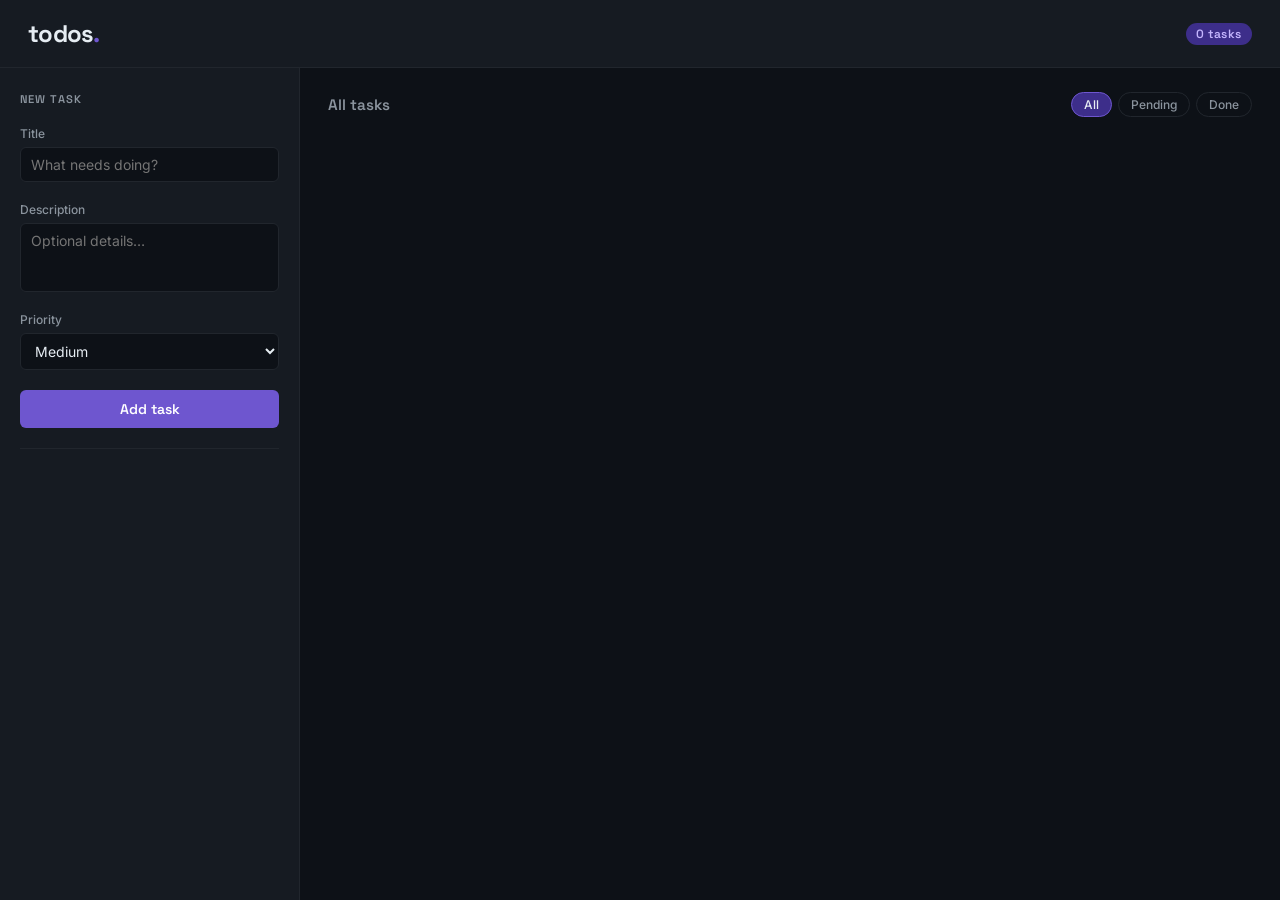
==== static/index.html @ e9d1fa3e "more changes to the UI and the backend" ====
<!DOCTYPE html>
<html lang="en">
<head>
  <meta charset="UTF-8" />
  <meta name="viewport" content="width=device-width, initial-scale=1.0" />
  <title>todos.</title>
  <link rel="preconnect" href="https://fonts.googleapis.com" />
  <link href="https://fonts.googleapis.com/css2?family=Space+Grotesk:wght@400;500;600;700&family=Inter:wght@400;500&display=swap" rel="stylesheet" />
  <style>
    *, *::before, *::after { box-sizing: border-box; margin: 0; padding: 0; }

    :root {
      --bg:        #0D1117;
      --surface:   #161B22;
      --border:    #21262D;
      --indigo:    #6E56CF;
      --indigo-dim:#3D2E8A;
      --emerald:   #2EA043;
      --amber:     #D29922;
      --rose:      #DA3633;
      --text:      #E6EDF3;
      --muted:     #8B949E;
      --low:       #2EA043;
      --medium:    #D29922;
      --high:      #DA3633;
    }

    body {
      font-family: 'Inter', sans-serif;
      background: var(--bg);
      color: var(--text);
      min-height: 100vh;
      display: flex;
      flex-direction: column;
    }

    /* ── Header ── */
    header {
      display: flex;
      align-items: center;
      gap: 12px;
      padding: 18px 28px;
      border-bottom: 1px solid var(--border);
      background: var(--surface);
    }

    header h1 {
      font-family: 'Space Grotesk', sans-serif;
      font-size: 1.5rem;
      font-weight: 700;
      letter-spacing: -0.03em;
      color: var(--text);
    }

    header h1 span { color: var(--indigo); }

    #count-badge {
      margin-left: auto;
      font-family: 'Space Grotesk', sans-serif;
      font-size: 0.75rem;
      font-weight: 600;
      background: var(--indigo-dim);
      color: #c4b5fd;
      padding: 3px 10px;
      border-radius: 20px;
      letter-spacing: 0.05em;
    }

    /* ── Layout ── */
    .layout {
      display: flex;
      flex: 1;
      overflow: hidden;
    }

    /* ── Sidebar (form) ── */
    aside {
      width: 300px;
      flex-shrink: 0;
      padding: 24px 20px;
      border-right: 1px solid var(--border);
      background: var(--surface);
      display: flex;
      flex-direction: column;
      gap: 20px;
      overflow-y: auto;
    }

    .sidebar-label {
      font-family: 'Space Grotesk', sans-serif;
      font-size: 0.7rem;
      font-weight: 600;
      letter-spacing: 0.1em;
      color: var(--muted);
      text-transform: uppercase;
    }

    .field { display: flex; flex-direction: column; gap: 6px; }

    .field label {
      font-size: 0.75rem;
      font-weight: 500;
      color: var(--muted);
    }

    .field input,
    .field textarea,
    .field select {
      background: var(--bg);
      border: 1px solid var(--border);
      border-radius: 6px;
      color: var(--text);
      font-family: 'Inter', sans-serif;
      font-size: 0.875rem;
      padding: 8px 10px;
      outline: none;
      transition: border-color 0.15s;
      resize: none;
    }

    .field input:focus,
    .field textarea:focus,
    .field select:focus {
      border-color: var(--indigo);
    }

    .field select option { background: var(--surface); }

    #btn-add {
      width: 100%;
      padding: 10px;
      background: var(--indigo);
      color: #fff;
      border: none;
      border-radius: 6px;
      font-family: 'Space Grotesk', sans-serif;
      font-size: 0.875rem;
      font-weight: 600;
      cursor: pointer;
      transition: background 0.15s, transform 0.1s;
    }

    #btn-add:hover { background: #7c68d4; }
    #btn-add:active { transform: scale(0.98); }

    .divider {
      border: none;
      border-top: 1px solid var(--border);
    }

    /* Edit panel inside sidebar */
    #edit-panel {
      display: none;
      flex-direction: column;
      gap: 14px;
    }

    #edit-panel.open { display: flex; }

    .edit-header {
      display: flex;
      align-items: center;
      justify-content: space-between;
    }

    #btn-cancel-edit {
      background: none;
      border: none;
      color: var(--muted);
      cursor: pointer;
      font-size: 1rem;
      line-height: 1;
      padding: 2px 4px;
      border-radius: 4px;
      transition: color 0.15s;
    }

    #btn-cancel-edit:hover { color: var(--text); }

    #btn-save-edit {
      width: 100%;
      padding: 10px;
      background: var(--emerald);
      color: #fff;
      border: none;
      border-radius: 6px;
      font-family: 'Space Grotesk', sans-serif;
      font-size: 0.875rem;
      font-weight: 600;
      cursor: pointer;
      transition: background 0.15s;
    }

    #btn-save-edit:hover { background: #3aaa50; }

    /* ── Main task list ── */
    main {
      flex: 1;
      padding: 24px 28px;
      overflow-y: auto;
      display: flex;
      flex-direction: column;
      gap: 16px;
    }

    .list-header {
      display: flex;
      align-items: center;
      gap: 12px;
    }

    .list-header h2 {
      font-family: 'Space Grotesk', sans-serif;
      font-size: 0.95rem;
      font-weight: 600;
      color: var(--muted);
    }

    /* Filter tabs */
    .filters {
      display: flex;
      gap: 6px;
      margin-left: auto;
    }

    .filter-btn {
      padding: 4px 12px;
      border-radius: 20px;
      border: 1px solid var(--border);
      background: none;
      color: var(--muted);
      font-family: 'Inter', sans-serif;
      font-size: 0.75rem;
      font-weight: 500;
      cursor: pointer;
      transition: all 0.15s;
    }

    .filter-btn.active,
    .filter-btn:hover {
      border-color: var(--indigo);
      color: var(--text);
      background: var(--indigo-dim);
    }

    /* ── Task card ── */
    #todo-list { display: flex; flex-direction: column; gap: 8px; }

    .todo-card {
      background: var(--surface);
      border: 1px solid var(--border);
      border-left: 3px solid var(--indigo);
      border-radius: 8px;
      padding: 14px 16px;
      display: flex;
      align-items: flex-start;
      gap: 14px;
      transition: border-color 0.2s, opacity 0.2s;
      animation: slideIn 0.2s ease;
    }

    @keyframes slideIn {
      from { opacity: 0; transform: translateY(-6px); }
      to   { opacity: 1; transform: translateY(0); }
    }

    .todo-card.done {
      border-left-color: var(--emerald);
      opacity: 0.6;
    }

    .todo-card[data-priority="high"]   { border-left-color: var(--high); }
    .todo-card[data-priority="medium"] { border-left-color: var(--medium); }
    .todo-card[data-priority="low"]    { border-left-color: var(--low); }
    .todo-card.done { border-left-color: var(--emerald) !important; }

    /* Checkbox */
    .todo-check {
      width: 18px;
      height: 18px;
      flex-shrink: 0;
      border: 2px solid var(--border);
      border-radius: 4px;
      cursor: pointer;
      margin-top: 2px;
      display: flex;
      align-items: center;
      justify-content: center;
      transition: all 0.15s;
      background: none;
    }

    .todo-card.done .todo-check {
      background: var(--emerald);
      border-color: var(--emerald);
    }

    .todo-check::after {
      content: '';
      display: none;
      width: 5px;
      height: 9px;
      border: 2px solid #fff;
      border-top: none;
      border-left: none;
      transform: rotate(45deg) translateY(-1px);
    }

    .todo-card.done .todo-check::after { display: block; }

    /* Content */
    .todo-content { flex: 1; min-width: 0; }

    .todo-title {
      font-family: 'Space Grotesk', sans-serif;
      font-size: 0.9rem;
      font-weight: 600;
      color: var(--text);
      margin-bottom: 3px;
      word-break: break-word;
      transition: all 0.2s;
    }

    .todo-card.done .todo-title {
      text-decoration: line-through;
      color: var(--muted);
    }

    .todo-desc {
      font-size: 0.78rem;
      color: var(--muted);
      word-break: break-word;
      margin-bottom: 6px;
    }

    .todo-meta {
      display: flex;
      align-items: center;
      gap: 8px;
    }

    .priority-tag {
      font-size: 0.65rem;
      font-weight: 600;
      letter-spacing: 0.06em;
      text-transform: uppercase;
      padding: 2px 7px;
      border-radius: 10px;
    }

    .priority-tag.high   { background: #3a1a1a; color: #f87171; }
    .priority-tag.medium { background: #2d2210; color: #fbbf24; }
    .priority-tag.low    { background: #0d2218; color: #4ade80; }

    .todo-id {
      font-size: 0.65rem;
      color: var(--border);
      font-family: 'Space Grotesk', sans-serif;
    }

    /* Actions */
    .todo-actions {
      display: flex;
      gap: 6px;
      flex-shrink: 0;
    }

    .action-btn {
      background: none;
      border: 1px solid var(--border);
      color: var(--muted);
      border-radius: 5px;
      width: 28px;
      height: 28px;
      cursor: pointer;
      font-size: 0.8rem;
      display: flex;
      align-items: center;
      justify-content: center;
      transition: all 0.15s;
    }

    .action-btn:hover { border-color: var(--indigo); color: var(--text); }
    .action-btn.del:hover { border-color: var(--rose); color: var(--rose); }

    /* ── Empty state ── */
    #empty {
      display: none;
      flex-direction: column;
      align-items: center;
      justify-content: center;
      gap: 10px;
      padding: 60px 20px;
      color: var(--muted);
      text-align: center;
    }

    #empty .empty-icon {
      font-size: 2.5rem;
      opacity: 0.4;
    }

    #empty p {
      font-family: 'Space Grotesk', sans-serif;
      font-size: 0.875rem;
    }

    /* ── Toast ── */
    #toast {
      position: fixed;
      bottom: 24px;
      right: 24px;
      background: var(--surface);
      border: 1px solid var(--border);
      border-left: 3px solid var(--indigo);
      color: var(--text);
      font-size: 0.8rem;
      padding: 10px 16px;
      border-radius: 6px;
      opacity: 0;
      pointer-events: none;
      transition: opacity 0.2s;
      font-family: 'Space Grotesk', sans-serif;
      z-index: 999;
    }

    #toast.show { opacity: 1; }
  </style>
</head>
<body>

  <header>
    <h1>todos<span>.</span></h1>
    <span id="count-badge">0 tasks</span>
  </header>

  <div class="layout">

    <!-- Sidebar: Add form + Edit panel -->
    <aside>
      <span class="sidebar-label">New task</span>

      <div class="field">
        <label for="inp-title">Title</label>
        <input id="inp-title" type="text" placeholder="What needs doing?" />
      </div>

      <div class="field">
        <label for="inp-desc">Description</label>
        <textarea id="inp-desc" rows="3" placeholder="Optional details…"></textarea>
      </div>

      <div class="field">
        <label for="inp-priority">Priority</label>
        <select id="inp-priority">
          <option value="low">Low</option>
          <option value="medium" selected>Medium</option>
          <option value="high">High</option>
        </select>
      </div>

      <button id="btn-add">Add task</button>

      <hr class="divider" />

      <!-- Edit panel -->
      <div id="edit-panel">
        <div class="edit-header">
          <span class="sidebar-label">Edit task</span>
          <button id="btn-cancel-edit" title="Cancel">✕</button>
        </div>

        <div class="field">
          <label for="edit-title">Title</label>
          <input id="edit-title" type="text" />
        </div>

        <div class="field">
          <label for="edit-desc">Description</label>
          <textarea id="edit-desc" rows="3"></textarea>
        </div>

        <div class="field">
          <label for="edit-priority">Priority</label>
          <select id="edit-priority">
            <option value="low">Low</option>
            <option value="medium">Medium</option>
            <option value="high">High</option>
          </select>
        </div>

        <button id="btn-save-edit">Save changes</button>
      </div>
    </aside>

    <!-- Main list -->
    <main>
      <div class="list-header">
        <h2>All tasks</h2>
        <div class="filters">
          <button class="filter-btn active" data-filter="all">All</button>
          <button class="filter-btn" data-filter="pending">Pending</button>
          <button class="filter-btn" data-filter="done">Done</button>
        </div>
      </div>

      <div id="empty">
        <div class="empty-icon">◻</div>
        <p>No tasks yet.<br/>Add one on the left.</p>
      </div>

      <div id="todo-list"></div>
    </main>
  </div>

  <div id="toast"></div>

  <script>
    const API = '/todo';
    let todos = [];
    let activeFilter = 'all';
    let editingId = null;

    // ── API helpers ──────────────────────────────────────────────────────────
    const api = {
      getAll:  ()         => fetch(API).then(r => r.json()),
      post:    (body)     => fetch(API, { method:'POST', headers:{'Content-Type':'application/json'}, body: JSON.stringify(body) }).then(r => r.json()),
      patch:   (id, body) => fetch(`${API}/${id}`, { method:'PATCH', headers:{'Content-Type':'application/json'}, body: JSON.stringify(body) }).then(r => r.json()),
      put:     (id, body) => fetch(`${API}/${id}`, { method:'PUT', headers:{'Content-Type':'application/json'}, body: JSON.stringify(body) }).then(r => r.json()),
      delete:  (id)       => fetch(`${API}/${id}`, { method:'DELETE' }),
    };

    // ── Toast ────────────────────────────────────────────────────────────────
    let toastTimer;
    function toast(msg) {
      const el = document.getElementById('toast');
      el.textContent = msg;
      el.classList.add('show');
      clearTimeout(toastTimer);
      toastTimer = setTimeout(() => el.classList.remove('show'), 2200);
    }

    // ── Render ───────────────────────────────────────────────────────────────
    function render() {
      const list = document.getElementById('todo-list');
      const empty = document.getElementById('empty');
      const badge = document.getElementById('count-badge');

      let visible = todos;
      if (activeFilter === 'pending') visible = todos.filter(t => !t.completed);
      if (activeFilter === 'done')    visible = todos.filter(t => t.completed);

      badge.textContent = `${todos.length} task${todos.length !== 1 ? 's' : ''}`;
      list.innerHTML = '';

      if (visible.length === 0) {
        empty.style.display = 'flex';
        return;
      }
      empty.style.display = 'none';

      visible.forEach(t => {
        const card = document.createElement('div');
        card.className = `todo-card${t.completed ? ' done' : ''}`;
        card.dataset.priority = t.priority;
        card.dataset.id = t.id;

        card.innerHTML = `
          <div class="todo-check" data-id="${t.id}" title="Toggle done"></div>
          <div class="todo-content">
            <div class="todo-title">${escHtml(t.title)}</div>
            ${t.description ? `<div class="todo-desc">${escHtml(t.description)}</div>` : ''}
            <div class="todo-meta">
              <span class="priority-tag ${t.priority}">${t.priority}</span>
              <span class="todo-id">#${t.id}</span>
            </div>
          </div>
          <div class="todo-actions">
            <button class="action-btn edit-btn" data-id="${t.id}" title="Edit">✎</button>
            <button class="action-btn del" data-id="${t.id}" title="Delete">✕</button>
          </div>
        `;
        list.appendChild(card);
      });
    }

    function escHtml(s) {
      return s.replace(/&/g,'&amp;').replace(/</g,'&lt;').replace(/>/g,'&gt;');
    }

    // ── Load ─────────────────────────────────────────────────────────────────
    async function load() {
      todos = await api.getAll();
      render();
    }

    // ── Add task (POST) ───────────────────────────────────────────────────────
    document.getElementById('btn-add').addEventListener('click', async () => {
      const title = document.getElementById('inp-title').value.trim();
      if (!title) { toast('Title is required.'); return; }
      const body = {
        title,
        description: document.getElementById('inp-desc').value.trim(),
        priority:    document.getElementById('inp-priority').value,
      };
      const created = await api.post(body);
      if (created.detail) {
        toast(created.detail);
        return;
      }
      todos.unshift(created);
      render();
      document.getElementById('inp-title').value = '';
      document.getElementById('inp-desc').value = '';
      document.getElementById('inp-priority').value = 'medium';
      toast('Task added.');
    });

    // ── Toggle complete (PATCH) ───────────────────────────────────────────────
    document.getElementById('todo-list').addEventListener('click', async e => {
      // Checkbox
      if (e.target.classList.contains('todo-check')) {
        const id = +e.target.dataset.id;
        const todo = todos.find(t => t.id === id);
        const updated = await api.patch(id, { completed: !todo.completed });
        if (updated.detail) {
          toast(updated.detail);
          return;
        }
        Object.assign(todo, updated);
        render();
        toast(updated.completed ? 'Marked done.' : 'Marked pending.');
        return;
      }

      // Edit button
      if (e.target.classList.contains('edit-btn')) {
        const id = +e.target.dataset.id;
        openEdit(id);
        return;
      }

      // Delete button (DELETE)
      if (e.target.classList.contains('del')) {
        const id = +e.target.dataset.id;
        await api.delete(id);
        todos = todos.filter(t => t.id !== id);
        if (editingId === id) closeEdit();
        render();
        toast('Task deleted.');
      }
    });

    // ── Edit (PUT) ────────────────────────────────────────────────────────────
    function openEdit(id) {
      const todo = todos.find(t => t.id === id);
      if (!todo) return;
      editingId = id;
      document.getElementById('edit-title').value = todo.title;
      document.getElementById('edit-desc').value = todo.description || '';
      document.getElementById('edit-priority').value = todo.priority;
      document.getElementById('edit-panel').classList.add('open');
    }

    function closeEdit() {
      editingId = null;
      document.getElementById('edit-panel').classList.remove('open');
    }

    document.getElementById('btn-cancel-edit').addEventListener('click', closeEdit);

    document.getElementById('btn-save-edit').addEventListener('click', async () => {
      if (!editingId) return;
      const todo = todos.find(t => t.id === editingId);
      const body = {
        title:       document.getElementById('edit-title').value.trim(),
        description: document.getElementById('edit-desc').value.trim(),
        completed:   todo.completed,
        priority:    document.getElementById('edit-priority').value,
      };
      if (!body.title) { toast('Title is required.'); return; }
      // PUT — full replace
      const updated = await api.put(editingId, body);
      if (updated.detail) {
        toast(updated.detail);
        return;
      }
      Object.assign(todo, updated);
      render();
      closeEdit();
      toast('Task updated.');
    });

    // ── Filters ───────────────────────────────────────────────────────────────
    document.querySelectorAll('.filter-btn').forEach(btn => {
      btn.addEventListener('click', () => {
        document.querySelectorAll('.filter-btn').forEach(b => b.classList.remove('active'));
        btn.classList.add('active');
        activeFilter = btn.dataset.filter;
        render();
      });
    });

    // ── Enter key on title ────────────────────────────────────────────────────
    document.getElementById('inp-title').addEventListener('keydown', e => {
      if (e.key === 'Enter') document.getElementById('btn-add').click();
    });

    load();
  </script>
</body>
</html>
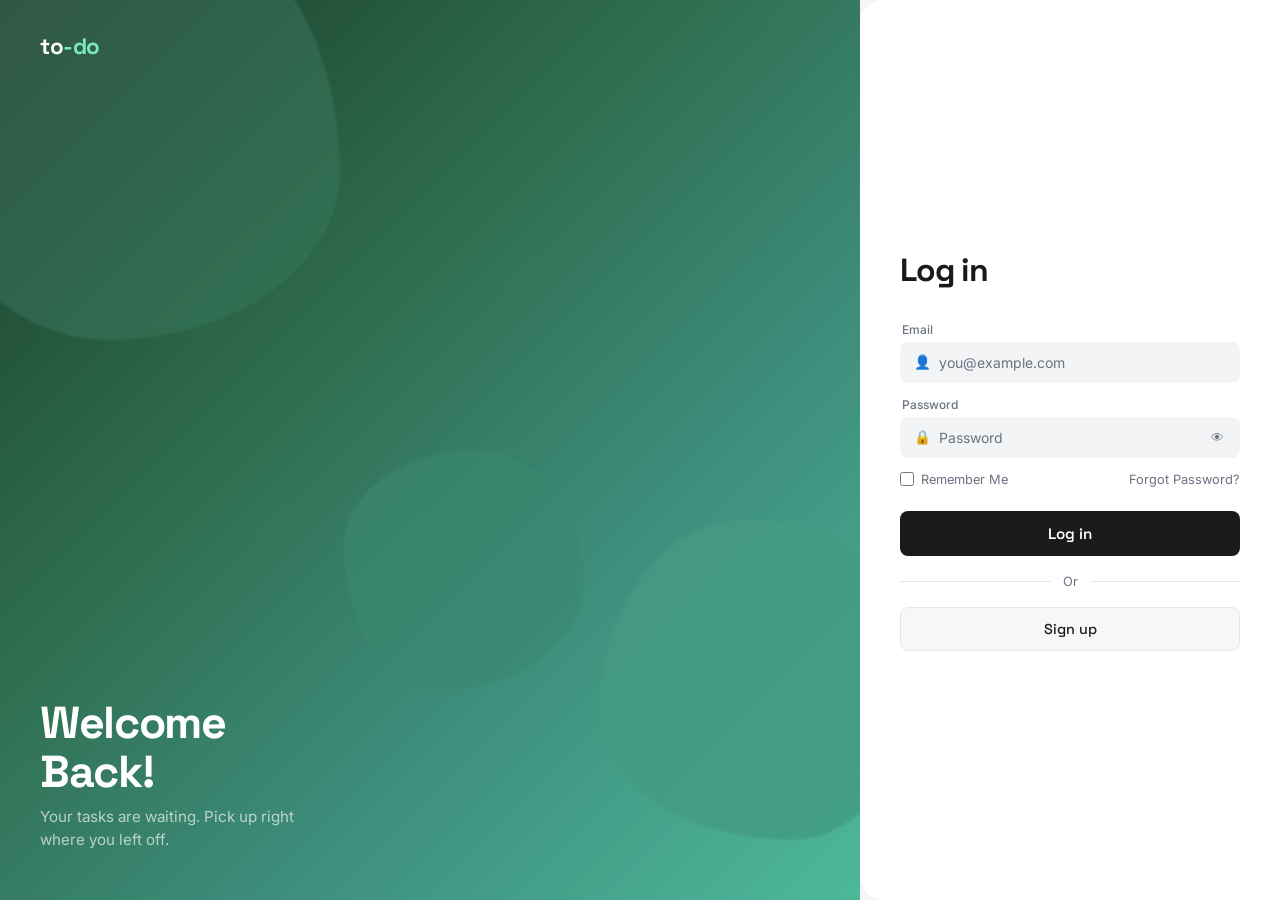
==== commit 19acb264: "JWT token integration" ====
--- a/static/index.html
+++ b/static/index.html
@@ -3,454 +3,39 @@
 <head>
   <meta charset="UTF-8" />
   <meta name="viewport" content="width=device-width, initial-scale=1.0" />
-  <title>todos.</title>
+  <title>to-do.</title>
   <link rel="preconnect" href="https://fonts.googleapis.com" />
   <link href="https://fonts.googleapis.com/css2?family=Space+Grotesk:wght@400;500;600;700&family=Inter:wght@400;500&display=swap" rel="stylesheet" />
-  <style>
-    *, *::before, *::after { box-sizing: border-box; margin: 0; padding: 0; }
-
-    :root {
-      --bg:        #0D1117;
-      --surface:   #161B22;
-      --border:    #21262D;
-      --indigo:    #6E56CF;
-      --indigo-dim:#3D2E8A;
-      --emerald:   #2EA043;
-      --amber:     #D29922;
-      --rose:      #DA3633;
-      --text:      #E6EDF3;
-      --muted:     #8B949E;
-      --low:       #2EA043;
-      --medium:    #D29922;
-      --high:      #DA3633;
-    }
-
-    body {
-      font-family: 'Inter', sans-serif;
-      background: var(--bg);
-      color: var(--text);
-      min-height: 100vh;
-      display: flex;
-      flex-direction: column;
-    }
-
-    /* ── Header ── */
-    header {
-      display: flex;
-      align-items: center;
-      gap: 12px;
-      padding: 18px 28px;
-      border-bottom: 1px solid var(--border);
-      background: var(--surface);
-    }
-
-    header h1 {
-      font-family: 'Space Grotesk', sans-serif;
-      font-size: 1.5rem;
-      font-weight: 700;
-      letter-spacing: -0.03em;
-      color: var(--text);
-    }
-
-    header h1 span { color: var(--indigo); }
-
-    #count-badge {
-      margin-left: auto;
-      font-family: 'Space Grotesk', sans-serif;
-      font-size: 0.75rem;
-      font-weight: 600;
-      background: var(--indigo-dim);
-      color: #c4b5fd;
-      padding: 3px 10px;
-      border-radius: 20px;
-      letter-spacing: 0.05em;
-    }
-
-    /* ── Layout ── */
-    .layout {
-      display: flex;
-      flex: 1;
-      overflow: hidden;
-    }
-
-    /* ── Sidebar (form) ── */
-    aside {
-      width: 300px;
-      flex-shrink: 0;
-      padding: 24px 20px;
-      border-right: 1px solid var(--border);
-      background: var(--surface);
-      display: flex;
-      flex-direction: column;
-      gap: 20px;
-      overflow-y: auto;
-    }
-
-    .sidebar-label {
-      font-family: 'Space Grotesk', sans-serif;
-      font-size: 0.7rem;
-      font-weight: 600;
-      letter-spacing: 0.1em;
-      color: var(--muted);
-      text-transform: uppercase;
-    }
-
-    .field { display: flex; flex-direction: column; gap: 6px; }
-
-    .field label {
-      font-size: 0.75rem;
-      font-weight: 500;
-      color: var(--muted);
-    }
-
-    .field input,
-    .field textarea,
-    .field select {
-      background: var(--bg);
-      border: 1px solid var(--border);
-      border-radius: 6px;
-      color: var(--text);
-      font-family: 'Inter', sans-serif;
-      font-size: 0.875rem;
-      padding: 8px 10px;
-      outline: none;
-      transition: border-color 0.15s;
-      resize: none;
-    }
-
-    .field input:focus,
-    .field textarea:focus,
-    .field select:focus {
-      border-color: var(--indigo);
-    }
-
-    .field select option { background: var(--surface); }
-
-    #btn-add {
-      width: 100%;
-      padding: 10px;
-      background: var(--indigo);
-      color: #fff;
-      border: none;
-      border-radius: 6px;
-      font-family: 'Space Grotesk', sans-serif;
-      font-size: 0.875rem;
-      font-weight: 600;
-      cursor: pointer;
-      transition: background 0.15s, transform 0.1s;
-    }
-
-    #btn-add:hover { background: #7c68d4; }
-    #btn-add:active { transform: scale(0.98); }
-
-    .divider {
-      border: none;
-      border-top: 1px solid var(--border);
-    }
-
-    /* Edit panel inside sidebar */
-    #edit-panel {
-      display: none;
-      flex-direction: column;
-      gap: 14px;
-    }
-
-    #edit-panel.open { display: flex; }
-
-    .edit-header {
-      display: flex;
-      align-items: center;
-      justify-content: space-between;
-    }
-
-    #btn-cancel-edit {
-      background: none;
-      border: none;
-      color: var(--muted);
-      cursor: pointer;
-      font-size: 1rem;
-      line-height: 1;
-      padding: 2px 4px;
-      border-radius: 4px;
-      transition: color 0.15s;
-    }
-
-    #btn-cancel-edit:hover { color: var(--text); }
-
-    #btn-save-edit {
-      width: 100%;
-      padding: 10px;
-      background: var(--emerald);
-      color: #fff;
-      border: none;
-      border-radius: 6px;
-      font-family: 'Space Grotesk', sans-serif;
-      font-size: 0.875rem;
-      font-weight: 600;
-      cursor: pointer;
-      transition: background 0.15s;
-    }
-
-    #btn-save-edit:hover { background: #3aaa50; }
-
-    /* ── Main task list ── */
-    main {
-      flex: 1;
-      padding: 24px 28px;
-      overflow-y: auto;
-      display: flex;
-      flex-direction: column;
-      gap: 16px;
-    }
-
-    .list-header {
-      display: flex;
-      align-items: center;
-      gap: 12px;
-    }
-
-    .list-header h2 {
-      font-family: 'Space Grotesk', sans-serif;
-      font-size: 0.95rem;
-      font-weight: 600;
-      color: var(--muted);
-    }
-
-    /* Filter tabs */
-    .filters {
-      display: flex;
-      gap: 6px;
-      margin-left: auto;
-    }
-
-    .filter-btn {
-      padding: 4px 12px;
-      border-radius: 20px;
-      border: 1px solid var(--border);
-      background: none;
-      color: var(--muted);
-      font-family: 'Inter', sans-serif;
-      font-size: 0.75rem;
-      font-weight: 500;
-      cursor: pointer;
-      transition: all 0.15s;
-    }
-
-    .filter-btn.active,
-    .filter-btn:hover {
-      border-color: var(--indigo);
-      color: var(--text);
-      background: var(--indigo-dim);
-    }
-
-    /* ── Task card ── */
-    #todo-list { display: flex; flex-direction: column; gap: 8px; }
-
-    .todo-card {
-      background: var(--surface);
-      border: 1px solid var(--border);
-      border-left: 3px solid var(--indigo);
-      border-radius: 8px;
-      padding: 14px 16px;
-      display: flex;
-      align-items: flex-start;
-      gap: 14px;
-      transition: border-color 0.2s, opacity 0.2s;
-      animation: slideIn 0.2s ease;
-    }
-
-    @keyframes slideIn {
-      from { opacity: 0; transform: translateY(-6px); }
-      to   { opacity: 1; transform: translateY(0); }
-    }
-
-    .todo-card.done {
-      border-left-color: var(--emerald);
-      opacity: 0.6;
-    }
-
-    .todo-card[data-priority="high"]   { border-left-color: var(--high); }
-    .todo-card[data-priority="medium"] { border-left-color: var(--medium); }
-    .todo-card[data-priority="low"]    { border-left-color: var(--low); }
-    .todo-card.done { border-left-color: var(--emerald) !important; }
-
-    /* Checkbox */
-    .todo-check {
-      width: 18px;
-      height: 18px;
-      flex-shrink: 0;
-      border: 2px solid var(--border);
-      border-radius: 4px;
-      cursor: pointer;
-      margin-top: 2px;
-      display: flex;
-      align-items: center;
-      justify-content: center;
-      transition: all 0.15s;
-      background: none;
-    }
-
-    .todo-card.done .todo-check {
-      background: var(--emerald);
-      border-color: var(--emerald);
-    }
-
-    .todo-check::after {
-      content: '';
-      display: none;
-      width: 5px;
-      height: 9px;
-      border: 2px solid #fff;
-      border-top: none;
-      border-left: none;
-      transform: rotate(45deg) translateY(-1px);
-    }
-
-    .todo-card.done .todo-check::after { display: block; }
-
-    /* Content */
-    .todo-content { flex: 1; min-width: 0; }
-
-    .todo-title {
-      font-family: 'Space Grotesk', sans-serif;
-      font-size: 0.9rem;
-      font-weight: 600;
-      color: var(--text);
-      margin-bottom: 3px;
-      word-break: break-word;
-      transition: all 0.2s;
-    }
-
-    .todo-card.done .todo-title {
-      text-decoration: line-through;
-      color: var(--muted);
-    }
-
-    .todo-desc {
-      font-size: 0.78rem;
-      color: var(--muted);
-      word-break: break-word;
-      margin-bottom: 6px;
-    }
-
-    .todo-meta {
-      display: flex;
-      align-items: center;
-      gap: 8px;
-    }
-
-    .priority-tag {
-      font-size: 0.65rem;
-      font-weight: 600;
-      letter-spacing: 0.06em;
-      text-transform: uppercase;
-      padding: 2px 7px;
-      border-radius: 10px;
-    }
-
-    .priority-tag.high   { background: #3a1a1a; color: #f87171; }
-    .priority-tag.medium { background: #2d2210; color: #fbbf24; }
-    .priority-tag.low    { background: #0d2218; color: #4ade80; }
-
-    .todo-id {
-      font-size: 0.65rem;
-      color: var(--border);
-      font-family: 'Space Grotesk', sans-serif;
-    }
-
-    /* Actions */
-    .todo-actions {
-      display: flex;
-      gap: 6px;
-      flex-shrink: 0;
-    }
-
-    .action-btn {
-      background: none;
-      border: 1px solid var(--border);
-      color: var(--muted);
-      border-radius: 5px;
-      width: 28px;
-      height: 28px;
-      cursor: pointer;
-      font-size: 0.8rem;
-      display: flex;
-      align-items: center;
-      justify-content: center;
-      transition: all 0.15s;
-    }
-
-    .action-btn:hover { border-color: var(--indigo); color: var(--text); }
-    .action-btn.del:hover { border-color: var(--rose); color: var(--rose); }
-
-    /* ── Empty state ── */
-    #empty {
-      display: none;
-      flex-direction: column;
-      align-items: center;
-      justify-content: center;
-      gap: 10px;
-      padding: 60px 20px;
-      color: var(--muted);
-      text-align: center;
-    }
-
-    #empty .empty-icon {
-      font-size: 2.5rem;
-      opacity: 0.4;
-    }
-
-    #empty p {
-      font-family: 'Space Grotesk', sans-serif;
-      font-size: 0.875rem;
-    }
-
-    /* ── Toast ── */
-    #toast {
-      position: fixed;
-      bottom: 24px;
-      right: 24px;
-      background: var(--surface);
-      border: 1px solid var(--border);
-      border-left: 3px solid var(--indigo);
-      color: var(--text);
-      font-size: 0.8rem;
-      padding: 10px 16px;
-      border-radius: 6px;
-      opacity: 0;
-      pointer-events: none;
-      transition: opacity 0.2s;
-      font-family: 'Space Grotesk', sans-serif;
-      z-index: 999;
-    }
-
-    #toast.show { opacity: 1; }
-  </style>
+  <link rel="stylesheet" href="/static/css/shared.css" />
+  <link rel="stylesheet" href="/static/css/dashboard.css" />
 </head>
 <body>
 
   <header>
-    <h1>todos<span>.</span></h1>
+    <a href="/" class="header-logo">to<span>-do</span></a>
     <span id="count-badge">0 tasks</span>
+    <div class="header-right">
+      <button id="btn-logout">Log out</button>
+    </div>
   </header>
 
   <div class="layout">
 
-    <!-- Sidebar: Add form + Edit panel -->
+    <!-- Sidebar -->
     <aside>
       <span class="sidebar-label">New task</span>
 
-      <div class="field">
+      <div class="s-field">
         <label for="inp-title">Title</label>
         <input id="inp-title" type="text" placeholder="What needs doing?" />
       </div>
 
-      <div class="field">
+      <div class="s-field">
         <label for="inp-desc">Description</label>
         <textarea id="inp-desc" rows="3" placeholder="Optional details…"></textarea>
       </div>
 
-      <div class="field">
+      <div class="s-field">
         <label for="inp-priority">Priority</label>
         <select id="inp-priority">
           <option value="low">Low</option>
@@ -461,7 +46,7 @@
 
       <button id="btn-add">Add task</button>
 
-      <hr class="divider" />
+      <hr class="sidebar-divider" />
 
       <!-- Edit panel -->
       <div id="edit-panel">
@@ -470,17 +55,17 @@
           <button id="btn-cancel-edit" title="Cancel">✕</button>
         </div>
 
-        <div class="field">
+        <div class="s-field">
           <label for="edit-title">Title</label>
           <input id="edit-title" type="text" />
         </div>
 
-        <div class="field">
+        <div class="s-field">
           <label for="edit-desc">Description</label>
           <textarea id="edit-desc" rows="3"></textarea>
         </div>
 
-        <div class="field">
+        <div class="s-field">
           <label for="edit-priority">Priority</label>
           <select id="edit-priority">
             <option value="low">Low</option>
@@ -511,202 +96,11 @@
 
       <div id="todo-list"></div>
     </main>
+
   </div>
 
   <div id="toast"></div>
 
-  <script>
-    const API = '/todo';
-    let todos = [];
-    let activeFilter = 'all';
-    let editingId = null;
-
-    // ── API helpers ──────────────────────────────────────────────────────────
-    const api = {
-      getAll:  ()         => fetch(API).then(r => r.json()),
-      post:    (body)     => fetch(API, { method:'POST', headers:{'Content-Type':'application/json'}, body: JSON.stringify(body) }).then(r => r.json()),
-      patch:   (id, body) => fetch(`${API}/${id}`, { method:'PATCH', headers:{'Content-Type':'application/json'}, body: JSON.stringify(body) }).then(r => r.json()),
-      put:     (id, body) => fetch(`${API}/${id}`, { method:'PUT', headers:{'Content-Type':'application/json'}, body: JSON.stringify(body) }).then(r => r.json()),
-      delete:  (id)       => fetch(`${API}/${id}`, { method:'DELETE' }),
-    };
-
-    // ── Toast ────────────────────────────────────────────────────────────────
-    let toastTimer;
-    function toast(msg) {
-      const el = document.getElementById('toast');
-      el.textContent = msg;
-      el.classList.add('show');
-      clearTimeout(toastTimer);
-      toastTimer = setTimeout(() => el.classList.remove('show'), 2200);
-    }
-
-    // ── Render ───────────────────────────────────────────────────────────────
-    function render() {
-      const list = document.getElementById('todo-list');
-      const empty = document.getElementById('empty');
-      const badge = document.getElementById('count-badge');
-
-      let visible = todos;
-      if (activeFilter === 'pending') visible = todos.filter(t => !t.completed);
-      if (activeFilter === 'done')    visible = todos.filter(t => t.completed);
-
-      badge.textContent = `${todos.length} task${todos.length !== 1 ? 's' : ''}`;
-      list.innerHTML = '';
-
-      if (visible.length === 0) {
-        empty.style.display = 'flex';
-        return;
-      }
-      empty.style.display = 'none';
-
-      visible.forEach(t => {
-        const card = document.createElement('div');
-        card.className = `todo-card${t.completed ? ' done' : ''}`;
-        card.dataset.priority = t.priority;
-        card.dataset.id = t.id;
-
-        card.innerHTML = `
-          <div class="todo-check" data-id="${t.id}" title="Toggle done"></div>
-          <div class="todo-content">
-            <div class="todo-title">${escHtml(t.title)}</div>
-            ${t.description ? `<div class="todo-desc">${escHtml(t.description)}</div>` : ''}
-            <div class="todo-meta">
-              <span class="priority-tag ${t.priority}">${t.priority}</span>
-              <span class="todo-id">#${t.id}</span>
-            </div>
-          </div>
-          <div class="todo-actions">
-            <button class="action-btn edit-btn" data-id="${t.id}" title="Edit">✎</button>
-            <button class="action-btn del" data-id="${t.id}" title="Delete">✕</button>
-          </div>
-        `;
-        list.appendChild(card);
-      });
-    }
-
-    function escHtml(s) {
-      return s.replace(/&/g,'&amp;').replace(/</g,'&lt;').replace(/>/g,'&gt;');
-    }
-
-    // ── Load ─────────────────────────────────────────────────────────────────
-    async function load() {
-      todos = await api.getAll();
-      render();
-    }
-
-    // ── Add task (POST) ───────────────────────────────────────────────────────
-    document.getElementById('btn-add').addEventListener('click', async () => {
-      const title = document.getElementById('inp-title').value.trim();
-      if (!title) { toast('Title is required.'); return; }
-      const body = {
-        title,
-        description: document.getElementById('inp-desc').value.trim(),
-        priority:    document.getElementById('inp-priority').value,
-      };
-      const created = await api.post(body);
-      if (created.detail) {
-        toast(created.detail);
-        return;
-      }
-      todos.unshift(created);
-      render();
-      document.getElementById('inp-title').value = '';
-      document.getElementById('inp-desc').value = '';
-      document.getElementById('inp-priority').value = 'medium';
-      toast('Task added.');
-    });
-
-    // ── Toggle complete (PATCH) ───────────────────────────────────────────────
-    document.getElementById('todo-list').addEventListener('click', async e => {
-      // Checkbox
-      if (e.target.classList.contains('todo-check')) {
-        const id = +e.target.dataset.id;
-        const todo = todos.find(t => t.id === id);
-        const updated = await api.patch(id, { completed: !todo.completed });
-        if (updated.detail) {
-          toast(updated.detail);
-          return;
-        }
-        Object.assign(todo, updated);
-        render();
-        toast(updated.completed ? 'Marked done.' : 'Marked pending.');
-        return;
-      }
-
-      // Edit button
-      if (e.target.classList.contains('edit-btn')) {
-        const id = +e.target.dataset.id;
-        openEdit(id);
-        return;
-      }
-
-      // Delete button (DELETE)
-      if (e.target.classList.contains('del')) {
-        const id = +e.target.dataset.id;
-        await api.delete(id);
-        todos = todos.filter(t => t.id !== id);
-        if (editingId === id) closeEdit();
-        render();
-        toast('Task deleted.');
-      }
-    });
-
-    // ── Edit (PUT) ────────────────────────────────────────────────────────────
-    function openEdit(id) {
-      const todo = todos.find(t => t.id === id);
-      if (!todo) return;
-      editingId = id;
-      document.getElementById('edit-title').value = todo.title;
-      document.getElementById('edit-desc').value = todo.description || '';
-      document.getElementById('edit-priority').value = todo.priority;
-      document.getElementById('edit-panel').classList.add('open');
-    }
-
-    function closeEdit() {
-      editingId = null;
-      document.getElementById('edit-panel').classList.remove('open');
-    }
-
-    document.getElementById('btn-cancel-edit').addEventListener('click', closeEdit);
-
-    document.getElementById('btn-save-edit').addEventListener('click', async () => {
-      if (!editingId) return;
-      const todo = todos.find(t => t.id === editingId);
-      const body = {
-        title:       document.getElementById('edit-title').value.trim(),
-        description: document.getElementById('edit-desc').value.trim(),
-        completed:   todo.completed,
-        priority:    document.getElementById('edit-priority').value,
-      };
-      if (!body.title) { toast('Title is required.'); return; }
-      // PUT — full replace
-      const updated = await api.put(editingId, body);
-      if (updated.detail) {
-        toast(updated.detail);
-        return;
-      }
-      Object.assign(todo, updated);
-      render();
-      closeEdit();
-      toast('Task updated.');
-    });
-
-    // ── Filters ───────────────────────────────────────────────────────────────
-    document.querySelectorAll('.filter-btn').forEach(btn => {
-      btn.addEventListener('click', () => {
-        document.querySelectorAll('.filter-btn').forEach(b => b.classList.remove('active'));
-        btn.classList.add('active');
-        activeFilter = btn.dataset.filter;
-        render();
-      });
-    });
-
-    // ── Enter key on title ────────────────────────────────────────────────────
-    document.getElementById('inp-title').addEventListener('keydown', e => {
-      if (e.key === 'Enter') document.getElementById('btn-add').click();
-    });
-
-    load();
-  </script>
+  <script src="/static/js/dashboard.js"></script>
 </body>
 </html>
--- a/static/css/shared.css
+++ b/static/css/shared.css
@@ -0,0 +1,284 @@
+/* ── shared.css — design tokens + resets used on every page ── */
+
+*, *::before, *::after { box-sizing: border-box; margin: 0; padding: 0; }
+
+:root {
+  /* Brand greens — from login/signup */
+  --green-dark:    #1a3a2a;
+  --green-mid:     #2d6a4a;
+  --green-light:   #4a9e72;
+  --teal:          #3d8c7a;
+  --teal-bright:   #4db89a;
+  --green-accent:  #7de8c0;
+
+  /* Dashboard surface palette */
+  --bg:            #0f1a14;
+  --surface:       #162010;
+  --surface-2:     #1c2a1a;
+  --border:        #243020;
+  --border-light:  #2e3d2a;
+
+  /* Text */
+  --text:          #e8f0e4;
+  --text-muted:    #7a9070;
+  --text-dim:      #4a6040;
+
+  /* Status colours */
+  --emerald:       #2ea043;
+  --emerald-dim:   #0d2218;
+  --amber:         #d29922;
+  --amber-dim:     #2d2210;
+  --rose:          #da3633;
+  --rose-dim:      #3a1a1a;
+
+  /* Priority aliases */
+  --low:           #2ea043;
+  --medium:        #d29922;
+  --high:          #da3633;
+
+  /* White panel (login/signup) */
+  --white:         #ffffff;
+  --off-white:     #f7f8f6;
+  --input-bg:      #f3f4f6;
+  --panel-text:    #1a1a1a;
+  --panel-muted:   #6b7280;
+  --panel-border:  #e5e7eb;
+  --error:         #dc2626;
+}
+
+body {
+  font-family: 'Inter', sans-serif;
+  -webkit-font-smoothing: antialiased;
+}
+
+/* ── Shared blob animation ── */
+.blob {
+  position: absolute;
+  filter: blur(1px);
+  opacity: 0.18;
+  animation: blobFloat 8s ease-in-out infinite;
+}
+
+.blob-1 {
+  width: 420px; height: 420px;
+  background: linear-gradient(135deg, #a8edcf, #3d8c7a);
+  top: -80px; left: -80px;
+  animation-delay: 0s;
+  border-radius: 60% 40% 55% 45% / 50% 60% 40% 50%;
+}
+
+.blob-2 {
+  width: 320px; height: 320px;
+  background: linear-gradient(135deg, #6dcfb0, #1a3a2a);
+  bottom: 60px; right: -60px;
+  animation-delay: -3s;
+  border-radius: 45% 55% 40% 60% / 60% 45% 55% 40%;
+}
+
+.blob-3 {
+  width: 240px; height: 240px;
+  background: linear-gradient(135deg, #4db89a, #2d6a4a);
+  top: 50%; left: 40%;
+  animation-delay: -5s;
+  border-radius: 55% 45% 60% 40% / 40% 55% 45% 60%;
+}
+
+@keyframes blobFloat {
+  0%, 100% { transform: translateY(0px) rotate(0deg) scale(1); }
+  33%       { transform: translateY(-20px) rotate(5deg) scale(1.03); }
+  66%       { transform: translateY(10px) rotate(-3deg) scale(0.97); }
+}
+
+/* ── Shared left panel ── */
+.left {
+  flex: 1;
+  position: relative;
+  background: linear-gradient(135deg, #1a3a2a 0%, #2d6a4a 35%, #3d8c7a 65%, #4db89a 100%);
+  display: flex;
+  flex-direction: column;
+  padding: 32px 40px;
+  overflow: hidden;
+}
+
+.logo {
+  font-family: 'Space Grotesk', sans-serif;
+  font-size: 1.4rem;
+  font-weight: 700;
+  color: var(--white);
+  letter-spacing: -0.02em;
+  text-decoration: none;
+  position: relative;
+  z-index: 2;
+}
+
+.logo span { color: var(--green-accent); }
+
+.welcome {
+  position: absolute;
+  bottom: 48px;
+  left: 40px;
+  z-index: 2;
+}
+
+.welcome h2 {
+  font-family: 'Space Grotesk', sans-serif;
+  font-size: 2.8rem;
+  font-weight: 700;
+  color: var(--white);
+  letter-spacing: -0.03em;
+  line-height: 1.1;
+}
+
+.welcome p {
+  margin-top: 10px;
+  color: rgba(255,255,255,0.65);
+  font-size: 0.95rem;
+  max-width: 280px;
+  line-height: 1.5;
+}
+
+/* ── Shared right panel ── */
+.right {
+  background: var(--white);
+  display: flex;
+  align-items: center;
+  justify-content: center;
+  border-radius: 24px 0 0 24px;
+  box-shadow: -8px 0 40px rgba(0,0,0,0.10);
+  overflow-y: auto;
+}
+
+/* ── Shared form elements ── */
+.form-box h1 {
+  font-family: 'Space Grotesk', sans-serif;
+  font-size: 2rem;
+  font-weight: 700;
+  color: var(--panel-text);
+  letter-spacing: -0.03em;
+}
+
+.field { margin-bottom: 14px; }
+
+.field label {
+  display: block;
+  font-size: 0.75rem;
+  font-weight: 500;
+  color: var(--panel-muted);
+  margin-bottom: 5px;
+  padding-left: 2px;
+}
+
+.input-wrap {
+  position: relative;
+  display: flex;
+  align-items: center;
+}
+
+.input-icon {
+  position: absolute;
+  left: 14px;
+  color: var(--panel-muted);
+  font-size: 0.85rem;
+  pointer-events: none;
+}
+
+.input-wrap input,
+.input-wrap select {
+  width: 100%;
+  padding: 11px 14px 11px 38px;
+  background: var(--input-bg);
+  border: 1.5px solid transparent;
+  border-radius: 8px;
+  font-family: 'Inter', sans-serif;
+  font-size: 0.875rem;
+  color: var(--panel-text);
+  outline: none;
+  transition: border-color 0.2s, background 0.2s;
+  appearance: none;
+}
+
+.input-wrap input::placeholder { color: var(--panel-muted); }
+
+.input-wrap input:focus,
+.input-wrap select:focus {
+  border-color: var(--green-mid);
+  background: var(--white);
+}
+
+.toggle-pw {
+  position: absolute;
+  right: 12px;
+  background: none;
+  border: none;
+  cursor: pointer;
+  color: var(--panel-muted);
+  font-size: 0.8rem;
+  padding: 4px;
+}
+
+.btn-primary {
+  width: 100%;
+  padding: 13px;
+  background: var(--panel-text);
+  color: var(--white);
+  border: none;
+  border-radius: 8px;
+  font-family: 'Space Grotesk', sans-serif;
+  font-size: 0.95rem;
+  font-weight: 600;
+  cursor: pointer;
+  transition: background 0.2s, transform 0.1s;
+  letter-spacing: 0.01em;
+}
+
+.btn-primary:hover  { background: #2d2d2d; }
+.btn-primary:active { transform: scale(0.99); }
+
+.btn-secondary {
+  width: 100%;
+  padding: 12px;
+  background: var(--off-white);
+  color: var(--panel-text);
+  border: 1.5px solid var(--panel-border);
+  border-radius: 8px;
+  font-family: 'Space Grotesk', sans-serif;
+  font-size: 0.9rem;
+  font-weight: 500;
+  cursor: pointer;
+  text-align: center;
+  text-decoration: none;
+  display: block;
+  transition: all 0.15s;
+}
+
+.btn-secondary:hover {
+  border-color: var(--green-mid);
+  background: #f0faf5;
+}
+
+.or-divider {
+  display: flex;
+  align-items: center;
+  gap: 12px;
+  margin: 18px 0;
+  color: var(--panel-muted);
+  font-size: 0.8rem;
+}
+
+.or-divider::before,
+.or-divider::after {
+  content: '';
+  flex: 1;
+  height: 1px;
+  background: var(--panel-border);
+}
+
+.error-msg {
+  display: none;
+  color: var(--error);
+  font-size: 0.75rem;
+  margin-top: 4px;
+  padding-left: 2px;
+}
+
+.error-msg.show { display: block; }
--- a/static/css/dashboard.css
+++ b/static/css/dashboard.css
@@ -0,0 +1,437 @@
+/* ── dashboard.css ── */
+
+body {
+  background: var(--bg);
+  color: var(--text);
+  min-height: 100vh;
+  display: flex;
+  flex-direction: column;
+}
+
+/* ── Header ── */
+header {
+  display: flex;
+  align-items: center;
+  gap: 14px;
+  padding: 16px 28px;
+  border-bottom: 1px solid var(--border);
+  background: var(--surface);
+}
+
+.header-logo {
+  font-family: 'Space Grotesk', sans-serif;
+  font-size: 1.3rem;
+  font-weight: 700;
+  letter-spacing: -0.03em;
+  color: var(--text);
+  text-decoration: none;
+}
+
+.header-logo span { color: var(--green-accent); }
+
+#count-badge {
+  font-family: 'Space Grotesk', sans-serif;
+  font-size: 0.72rem;
+  font-weight: 600;
+  background: var(--emerald-dim);
+  color: var(--green-accent);
+  padding: 3px 10px;
+  border-radius: 20px;
+  letter-spacing: 0.05em;
+}
+
+.header-right {
+  margin-left: auto;
+  display: flex;
+  align-items: center;
+  gap: 10px;
+}
+
+#btn-logout {
+  padding: 6px 14px;
+  background: none;
+  border: 1px solid var(--border-light);
+  border-radius: 6px;
+  color: var(--text-muted);
+  font-family: 'Inter', sans-serif;
+  font-size: 0.78rem;
+  cursor: pointer;
+  transition: all 0.15s;
+}
+
+#btn-logout:hover {
+  border-color: var(--rose);
+  color: var(--rose);
+}
+
+/* ── Layout ── */
+.layout {
+  display: flex;
+  flex: 1;
+  overflow: hidden;
+  min-height: 0;
+}
+
+/* ── Sidebar ── */
+aside {
+  width: 290px;
+  flex-shrink: 0;
+  padding: 24px 18px;
+  border-right: 1px solid var(--border);
+  background: var(--surface);
+  display: flex;
+  flex-direction: column;
+  gap: 18px;
+  overflow-y: auto;
+}
+
+.sidebar-label {
+  font-family: 'Space Grotesk', sans-serif;
+  font-size: 0.68rem;
+  font-weight: 600;
+  letter-spacing: 0.12em;
+  color: var(--text-dim);
+  text-transform: uppercase;
+}
+
+.s-field { display: flex; flex-direction: column; gap: 5px; }
+
+.s-field label {
+  font-size: 0.73rem;
+  font-weight: 500;
+  color: var(--text-muted);
+}
+
+.s-field input,
+.s-field textarea,
+.s-field select {
+  background: var(--bg);
+  border: 1px solid var(--border);
+  border-radius: 7px;
+  color: var(--text);
+  font-family: 'Inter', sans-serif;
+  font-size: 0.855rem;
+  padding: 8px 10px;
+  outline: none;
+  transition: border-color 0.15s;
+  resize: none;
+}
+
+.s-field input::placeholder,
+.s-field textarea::placeholder { color: var(--text-dim); }
+
+.s-field input:focus,
+.s-field textarea:focus,
+.s-field select:focus { border-color: var(--teal); }
+
+.s-field select option { background: var(--surface-2); }
+
+#btn-add {
+  width: 100%;
+  padding: 10px;
+  background: linear-gradient(135deg, var(--green-mid), var(--teal));
+  color: #fff;
+  border: none;
+  border-radius: 7px;
+  font-family: 'Space Grotesk', sans-serif;
+  font-size: 0.875rem;
+  font-weight: 600;
+  cursor: pointer;
+  transition: opacity 0.15s, transform 0.1s;
+}
+
+#btn-add:hover  { opacity: 0.9; }
+#btn-add:active { transform: scale(0.98); }
+
+.sidebar-divider {
+  border: none;
+  border-top: 1px solid var(--border);
+}
+
+/* Edit panel */
+#edit-panel {
+  display: none;
+  flex-direction: column;
+  gap: 12px;
+}
+
+#edit-panel.open { display: flex; }
+
+.edit-header {
+  display: flex;
+  align-items: center;
+  justify-content: space-between;
+}
+
+#btn-cancel-edit {
+  background: none;
+  border: none;
+  color: var(--text-muted);
+  cursor: pointer;
+  font-size: 1rem;
+  padding: 2px 5px;
+  border-radius: 4px;
+  transition: color 0.15s;
+}
+
+#btn-cancel-edit:hover { color: var(--text); }
+
+#btn-save-edit {
+  width: 100%;
+  padding: 10px;
+  background: var(--emerald);
+  color: #fff;
+  border: none;
+  border-radius: 7px;
+  font-family: 'Space Grotesk', sans-serif;
+  font-size: 0.875rem;
+  font-weight: 600;
+  cursor: pointer;
+  transition: background 0.15s;
+}
+
+#btn-save-edit:hover { background: #3aaa50; }
+
+/* ── Main ── */
+main {
+  flex: 1;
+  padding: 24px 28px;
+  overflow-y: auto;
+  display: flex;
+  flex-direction: column;
+  gap: 16px;
+  min-height: 0;
+}
+
+.list-header {
+  display: flex;
+  align-items: center;
+  gap: 12px;
+  flex-shrink: 0;
+}
+
+.list-header h2 {
+  font-family: 'Space Grotesk', sans-serif;
+  font-size: 0.9rem;
+  font-weight: 600;
+  color: var(--text-muted);
+}
+
+/* Filters */
+.filters {
+  display: flex;
+  gap: 6px;
+  margin-left: auto;
+}
+
+.filter-btn {
+  padding: 4px 12px;
+  border-radius: 20px;
+  border: 1px solid var(--border);
+  background: none;
+  color: var(--text-muted);
+  font-family: 'Inter', sans-serif;
+  font-size: 0.73rem;
+  font-weight: 500;
+  cursor: pointer;
+  transition: all 0.15s;
+}
+
+.filter-btn.active,
+.filter-btn:hover {
+  border-color: var(--teal);
+  color: var(--text);
+  background: rgba(61, 140, 122, 0.15);
+}
+
+/* ── Task card ── */
+#todo-list {
+  display: flex;
+  flex-direction: column;
+  gap: 8px;
+}
+
+.todo-card {
+  background: var(--surface);
+  border: 1px solid var(--border);
+  border-left: 3px solid var(--teal);
+  border-radius: 8px;
+  padding: 13px 16px;
+  display: flex;
+  align-items: flex-start;
+  gap: 13px;
+  transition: border-color 0.2s, opacity 0.2s, box-shadow 0.2s;
+  animation: slideIn 0.2s ease;
+}
+
+.todo-card:hover {
+  box-shadow: 0 2px 12px rgba(0,0,0,0.2);
+  border-color: var(--border-light);
+}
+
+@keyframes slideIn {
+  from { opacity: 0; transform: translateY(-5px); }
+  to   { opacity: 1; transform: translateY(0); }
+}
+
+.todo-card.done {
+  border-left-color: var(--emerald) !important;
+  opacity: 0.55;
+}
+
+.todo-card[data-priority="high"]   { border-left-color: var(--high); }
+.todo-card[data-priority="medium"] { border-left-color: var(--medium); }
+.todo-card[data-priority="low"]    { border-left-color: var(--low); }
+
+/* Checkbox */
+.todo-check {
+  width: 17px;
+  height: 17px;
+  flex-shrink: 0;
+  border: 2px solid var(--border-light);
+  border-radius: 4px;
+  cursor: pointer;
+  margin-top: 2px;
+  display: flex;
+  align-items: center;
+  justify-content: center;
+  transition: all 0.15s;
+}
+
+.todo-card.done .todo-check {
+  background: var(--emerald);
+  border-color: var(--emerald);
+}
+
+.todo-check::after {
+  content: '';
+  display: none;
+  width: 4px;
+  height: 8px;
+  border: 2px solid #fff;
+  border-top: none;
+  border-left: none;
+  transform: rotate(45deg) translateY(-1px);
+}
+
+.todo-card.done .todo-check::after { display: block; }
+
+/* Content */
+.todo-content { flex: 1; min-width: 0; }
+
+.todo-title {
+  font-family: 'Space Grotesk', sans-serif;
+  font-size: 0.875rem;
+  font-weight: 600;
+  color: var(--text);
+  margin-bottom: 3px;
+  word-break: break-word;
+}
+
+.todo-card.done .todo-title {
+  text-decoration: line-through;
+  color: var(--text-dim);
+}
+
+.todo-desc {
+  font-size: 0.77rem;
+  color: var(--text-muted);
+  word-break: break-word;
+  margin-bottom: 6px;
+  line-height: 1.4;
+}
+
+.todo-meta {
+  display: flex;
+  align-items: center;
+  gap: 8px;
+}
+
+.priority-tag {
+  font-size: 0.63rem;
+  font-weight: 600;
+  letter-spacing: 0.07em;
+  text-transform: uppercase;
+  padding: 2px 7px;
+  border-radius: 10px;
+}
+
+.priority-tag.high   { background: var(--rose-dim);    color: #f87171; }
+.priority-tag.medium { background: var(--amber-dim);   color: #fbbf24; }
+.priority-tag.low    { background: var(--emerald-dim); color: #4ade80; }
+
+.todo-id {
+  font-size: 0.63rem;
+  color: var(--border-light);
+  font-family: 'Space Grotesk', sans-serif;
+}
+
+/* Actions */
+.todo-actions {
+  display: flex;
+  gap: 5px;
+  flex-shrink: 0;
+  opacity: 0;
+  transition: opacity 0.15s;
+}
+
+.todo-card:hover .todo-actions { opacity: 1; }
+
+.action-btn {
+  background: none;
+  border: 1px solid var(--border-light);
+  color: var(--text-muted);
+  border-radius: 5px;
+  width: 27px;
+  height: 27px;
+  cursor: pointer;
+  font-size: 0.8rem;
+  display: flex;
+  align-items: center;
+  justify-content: center;
+  transition: all 0.15s;
+}
+
+.action-btn:hover     { border-color: var(--teal); color: var(--text); }
+.action-btn.del:hover { border-color: var(--rose); color: var(--rose); }
+
+/* ── Empty state ── */
+#empty {
+  display: none;
+  flex-direction: column;
+  align-items: center;
+  justify-content: center;
+  gap: 10px;
+  padding: 60px 20px;
+  color: var(--text-dim);
+  text-align: center;
+}
+
+#empty .empty-icon { font-size: 2.2rem; opacity: 0.35; }
+
+#empty p {
+  font-family: 'Space Grotesk', sans-serif;
+  font-size: 0.85rem;
+  line-height: 1.6;
+}
+
+/* ── Toast ── */
+#toast {
+  position: fixed;
+  bottom: 24px;
+  right: 24px;
+  background: var(--surface-2);
+  border: 1px solid var(--border-light);
+  border-left: 3px solid var(--teal);
+  color: var(--text);
+  font-size: 0.8rem;
+  padding: 10px 16px;
+  border-radius: 7px;
+  opacity: 0;
+  pointer-events: none;
+  transition: opacity 0.2s;
+  font-family: 'Space Grotesk', sans-serif;
+  z-index: 999;
+}
+
+#toast.show { opacity: 1; }
